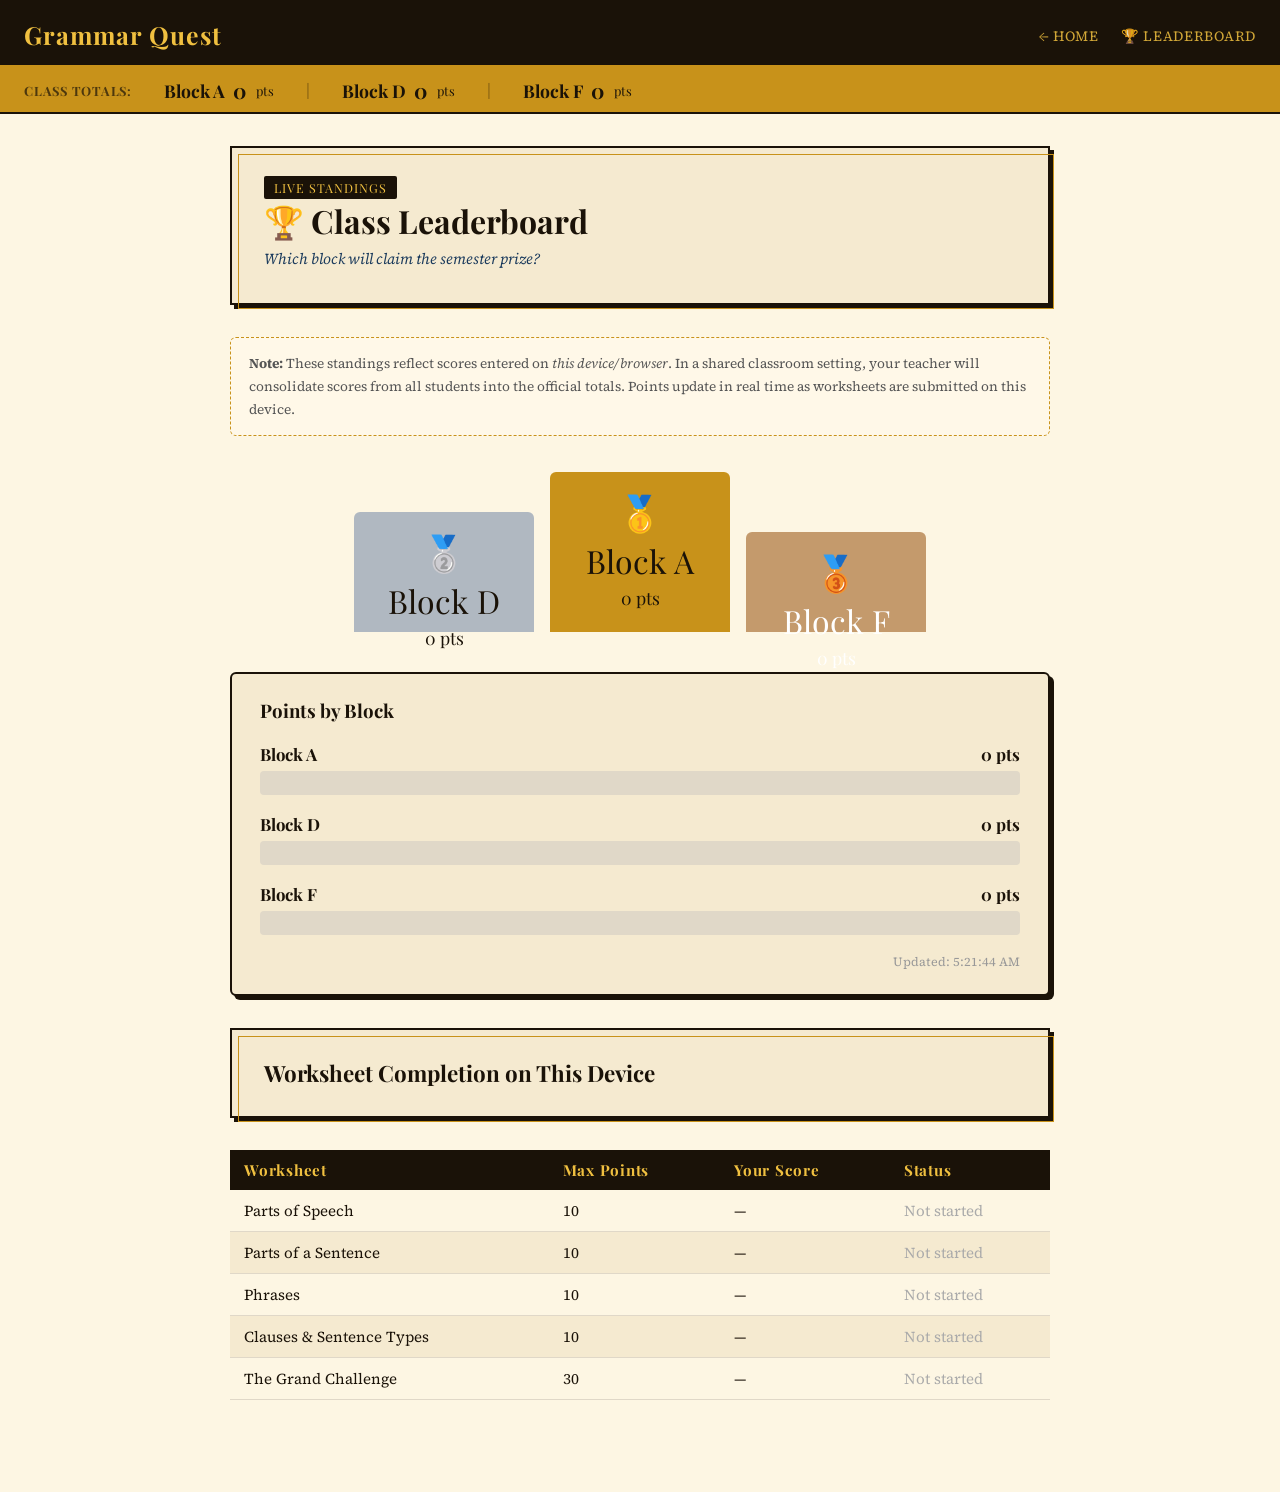
==== leaderboard.html @ f887e7aa "Update leaderboard.html Removed teacher dashboard from navigation" ====
<!DOCTYPE html>
<html lang="en">
<head>
<meta charset="UTF-8">
<meta name="viewport" content="width=device-width, initial-scale=1">
<title>Leaderboard — Grammar Quest</title>
<link rel="stylesheet" href="css/style.css">
<style>
  .podium {
    display: flex;
    justify-content: center;
    align-items: flex-end;
    gap: 16px;
    margin: 36px 0 40px;
    padding: 0 10px;
  }
  .podium-block {
    text-align: center;
    flex: 1;
    max-width: 180px;
    border-radius: 6px 6px 0 0;
    padding: 16px 10px 12px;
    font-family: 'Playfair Display', serif;
    transition: transform 0.2s;
  }
  .podium-block:hover { transform: translateY(-4px); }
  .podium-1 { background: var(--gold); color: var(--ink); height: 160px; order: 2; }
  .podium-2 { background: #b0b8c1; color: var(--ink); height: 120px; order: 1; }
  .podium-3 { background: #c49a6c; color: #fff; height: 100px; order: 3; }
  .podium-label { font-size: 1.8rem; font-weight: 900; }
  .podium-pts { font-size: 1.1rem; margin-top: 4px; }
  .podium-rank { font-size: 2rem; }
  .trophy { font-size: 2.2rem; display: block; margin-bottom: 4px; }

  .block-bar-wrap {
    background: var(--cream);
    border: 2px solid var(--ink);
    border-radius: var(--radius);
    padding: 24px 28px;
    margin-bottom: 32px;
    box-shadow: 4px 4px 0 var(--ink);
  }
  .block-bar-item {
    margin-bottom: 18px;
  }
  .block-bar-label {
    display: flex;
    justify-content: space-between;
    font-family: 'Playfair Display', serif;
    font-weight: 700;
    margin-bottom: 6px;
    font-size: 1.05rem;
  }
  .block-bar-track {
    height: 24px;
    background: #e0d8c8;
    border-radius: 4px;
    overflow: hidden;
  }
  .block-bar-fill {
    height: 100%;
    border-radius: 4px;
    transition: width 1s ease;
  }
  .bar-A { background: linear-gradient(90deg, #1a3a5c, #3a6fa8); }
  .bar-D { background: linear-gradient(90deg, #1a5c2e, #3aaa6e); }
  .bar-F { background: linear-gradient(90deg, #8b2020, #d04040); }

  .note-box {
    background: #fff8e8;
    border: 1.5px dashed var(--gold);
    border-radius: var(--radius);
    padding: 14px 18px;
    font-size: 0.85rem;
    color: #555;
    line-height: 1.7;
    margin-bottom: 24px;
  }
  .last-updated {
    font-size: 0.78rem;
    color: #999;
    text-align: right;
    margin-top: 8px;
  }
</style>
</head>
<body>

<header class="site-header">
  <h1>Grammar Quest</h1>
  <nav>
    <a href="index.html">← Home</a>
    <a href="leaderboard.html">🏆 Leaderboard</a>
  </nav>
</header>
<div class="scoreboard-bar" id="scoreboard-bar"></div>

<div class="page">

  <div class="worksheet-header">
    <span class="badge">Live Standings</span>
    <h2>🏆 Class Leaderboard</h2>
    <p class="subtitle">Which block will claim the semester prize?</p>
  </div>

  <div class="note-box">
    <strong>Note:</strong> These standings reflect scores entered on <em>this device/browser</em>. In a shared classroom setting, your teacher will consolidate scores from all students into the official totals. Points update in real time as worksheets are submitted on this device.
  </div>

  <!-- Podium -->
  <div id="podium" class="podium"></div>

  <!-- Bar chart -->
  <div class="block-bar-wrap">
    <h3 style="font-family:'Playfair Display',serif;margin-bottom:20px">Points by Block</h3>
    <div id="bars"></div>
    <div class="last-updated" id="last-updated"></div>
  </div>

  <!-- Worksheet completion breakdown -->
  <div class="worksheet-header" style="margin-top:0">
    <h2 style="font-size:1.4rem">Worksheet Completion on This Device</h2>
  </div>
  <table class="leaderboard-table" id="completion-table">
    <thead>
      <tr>
        <th>Worksheet</th>
        <th>Max Points</th>
        <th>Your Score</th>
        <th>Status</th>
      </tr>
    </thead>
    <tbody id="completion-body"></tbody>
  </table>

</div>

<script src="js/core.js"></script>
<script>
  GG.renderScoreboardBar();

  const WORKSHEETS = [
    { id: 'parts-of-speech',   label: 'Parts of Speech',             max: 10 },
    { id: 'parts-of-sentence', label: 'Parts of a Sentence',         max: 10 },
    { id: 'phrases',           label: 'Phrases',                     max: 10 },
    { id: 'clauses',           label: 'Clauses & Sentence Types',    max: 10 },
    { id: 'cumulative',        label: 'The Grand Challenge',         max: 30 },
  ];

  function renderPodium(totals) {
    const sorted = Object.entries(totals)
      .sort((a,b) => b[1]-a[1])
      .map(([block, pts], i) => ({ block, pts, rank: i+1 }));

    const colors   = ['podium-1','podium-2','podium-3'];
    const trophies = ['🥇','🥈','🥉'];
    const podium   = document.getElementById('podium');

    podium.innerHTML = sorted.map((s,i) => `
      <div class="podium-block ${colors[i]}">
        <span class="trophy">${trophies[i]}</span>
        <div class="podium-rank">Block ${s.block}</div>
        <div class="podium-pts">${s.pts} pts</div>
      </div>
    `).join('');
  }

  function renderBars(totals) {
    const max = Math.max(...Object.values(totals), 1);
    const barsDiv = document.getElementById('bars');
    barsDiv.innerHTML = ['A','D','F'].map(b => `
      <div class="block-bar-item">
        <div class="block-bar-label">
          <span>Block ${b}</span>
          <span>${totals[b]} pts</span>
        </div>
        <div class="block-bar-track">
          <div class="block-bar-fill bar-${b}" style="width:${(totals[b]/max*100).toFixed(1)}%"></div>
        </div>
      </div>
    `).join('');
    document.getElementById('last-updated').textContent = 'Updated: ' + new Date().toLocaleTimeString();
  }

  function renderCompletion() {
    const scores = GG.getScores();
    const tbody  = document.getElementById('completion-body');
    tbody.innerHTML = WORKSHEETS.map(ws => {
      const sc = scores[ws.id];
      return `<tr>
        <td>${ws.label}</td>
        <td>${ws.max}</td>
        <td>${sc ? sc.points : '—'}</td>
        <td>${sc ? '<span style="color:var(--correct);font-weight:600">✓ Done</span>' : '<span style="color:#aaa">Not started</span>'}</td>
      </tr>`;
    }).join('');
  }

  const totals = GG.getBlockTotals();
  renderPodium(totals);
  renderBars(totals);
  renderCompletion();

  // Auto-refresh every 30s
  setInterval(() => {
    const t = GG.getBlockTotals();
    renderPodium(t);
    renderBars(t);
    renderCompletion();
    GG.renderScoreboardBar();
  }, 30000);
</script>
</body>
</html>
---- css/style.css ----
@import url('https://fonts.googleapis.com/css2?family=Playfair+Display:wght@400;700;900&family=Source+Serif+4:ital,wght@0,300;0,400;0,600;1,400&display=swap');

:root {
  --ink: #1a1208;
  --parchment: #fdf6e3;
  --cream: #f5ead0;
  --gold: #c8921a;
  --gold-light: #f0c040;
  --red: #8b2020;
  --green: #1a5c2e;
  --blue: #1a3a5c;
  --highlight: #ffe066;
  --shadow: rgba(26,18,8,0.18);
  --correct: #1a5c2e;
  --wrong: #8b2020;
  --radius: 6px;
}

*, *::before, *::after { box-sizing: border-box; margin: 0; padding: 0; }

body {
  font-family: 'Source Serif 4', Georgia, serif;
  background: var(--parchment);
  color: var(--ink);
  min-height: 100vh;
  padding: 0 0 60px 0;
}

/* ─── Header ─── */
.site-header {
  background: var(--ink);
  color: var(--gold-light);
  padding: 18px 24px 14px;
  display: flex;
  align-items: center;
  justify-content: space-between;
  border-bottom: 3px solid var(--gold);
}
.site-header h1 {
  font-family: 'Playfair Display', serif;
  font-size: 1.55rem;
  letter-spacing: 0.04em;
}
.site-header nav a {
  color: var(--gold-light);
  text-decoration: none;
  margin-left: 18px;
  font-size: 0.88rem;
  letter-spacing: 0.05em;
  text-transform: uppercase;
  opacity: 0.85;
  transition: opacity 0.2s;
}
.site-header nav a:hover { opacity: 1; text-decoration: underline; }

/* ─── Leaderboard banner ─── */
.scoreboard-bar {
  background: var(--gold);
  color: var(--ink);
  padding: 8px 24px;
  display: flex;
  gap: 32px;
  align-items: center;
  font-family: 'Playfair Display', serif;
  font-weight: 700;
  font-size: 0.95rem;
  border-bottom: 2px solid var(--ink);
  flex-wrap: wrap;
}
.scoreboard-bar .block-score { display: flex; gap: 8px; align-items: center; }
.scoreboard-bar .block-label { font-size: 1.1rem; }
.scoreboard-bar .pts { font-size: 0.8rem; font-weight: 400; margin-left: 2px; }

/* ─── Page wrapper ─── */
.page { max-width: 860px; margin: 0 auto; padding: 32px 20px; }

/* ─── Hero / Worksheet card ─── */
.worksheet-header {
  border: 2px solid var(--ink);
  background: var(--cream);
  padding: 28px 32px 22px;
  margin-bottom: 32px;
  position: relative;
  box-shadow: 4px 4px 0 var(--ink);
}
.worksheet-header::before {
  content: '';
  position: absolute;
  top: 6px; left: 6px; right: -6px; bottom: -6px;
  border: 1.5px solid var(--gold);
  pointer-events: none;
}
.worksheet-header h2 {
  font-family: 'Playfair Display', serif;
  font-size: 2rem;
  color: var(--ink);
  margin-bottom: 6px;
}
.worksheet-header .subtitle {
  font-style: italic;
  color: var(--blue);
  font-size: 0.95rem;
  margin-bottom: 12px;
}
.worksheet-header .meta {
  display: flex; gap: 20px; flex-wrap: wrap;
  font-size: 0.82rem; color: #555; letter-spacing: 0.03em;
}
.badge {
  display: inline-block;
  background: var(--ink);
  color: var(--gold-light);
  font-family: 'Playfair Display', serif;
  font-size: 0.78rem;
  padding: 3px 10px;
  border-radius: 2px;
  letter-spacing: 0.08em;
  text-transform: uppercase;
}

/* ─── Student ID section ─── */
.student-id-section {
  background: #fff8e8;
  border: 1.5px solid var(--gold);
  padding: 18px 24px;
  margin-bottom: 28px;
  border-radius: var(--radius);
  display: flex;
  gap: 20px;
  flex-wrap: wrap;
  align-items: flex-end;
}
.student-id-section label {
  font-size: 0.85rem;
  font-weight: 600;
  letter-spacing: 0.04em;
  text-transform: uppercase;
  display: block;
  margin-bottom: 5px;
}
.student-id-section select,
.student-id-section input {
  font-family: 'Source Serif 4', serif;
  font-size: 0.95rem;
  border: 1.5px solid #bbb;
  padding: 6px 10px;
  border-radius: 4px;
  background: #fff;
  outline: none;
}
.student-id-section select:focus,
.student-id-section input:focus {
  border-color: var(--gold);
}
.student-id-section .field { flex: 1; min-width: 140px; }

/* ─── Instructions ─── */
.instructions {
  background: var(--blue);
  color: #e8f0ff;
  border-radius: var(--radius);
  padding: 14px 20px;
  font-size: 0.88rem;
  line-height: 1.7;
  margin-bottom: 28px;
}
.instructions strong { color: var(--gold-light); }

/* ─── Questions ─── */
.question-block {
  background: #fff;
  border: 1px solid #ddd;
  border-left: 4px solid var(--gold);
  border-radius: var(--radius);
  padding: 18px 20px;
  margin-bottom: 16px;
  transition: border-color 0.2s, box-shadow 0.2s;
}
.question-block.answered-correct {
  border-left-color: var(--correct);
  background: #f3fbf5;
}
.question-block.answered-wrong {
  border-left-color: var(--wrong);
  background: #fdf5f5;
}
.question-num {
  font-family: 'Playfair Display', serif;
  font-size: 0.78rem;
  font-weight: 700;
  color: var(--gold);
  letter-spacing: 0.1em;
  text-transform: uppercase;
  margin-bottom: 6px;
}
.question-text {
  font-size: 1.05rem;
  line-height: 1.75;
  margin-bottom: 12px;
}
.question-text mark {
  background: var(--highlight);
  padding: 1px 3px;
  border-radius: 2px;
  font-weight: 600;
}
.question-text strong {
  text-decoration: underline;
  text-decoration-color: var(--red);
  text-underline-offset: 3px;
}
.question-text em.phrase-mark {
  font-style: normal;
  border-bottom: 2px dashed var(--blue);
}

/* ─── Answer choices ─── */
.choices {
  display: flex;
  flex-direction: column;
  gap: 7px;
}
.choice-btn {
  font-family: 'Source Serif 4', serif;
  font-size: 0.92rem;
  text-align: left;
  background: var(--parchment);
  border: 1.5px solid #ccc;
  border-radius: 4px;
  padding: 8px 14px;
  cursor: pointer;
  transition: all 0.15s;
  display: flex;
  align-items: center;
  gap: 10px;
}
.choice-btn:hover:not(:disabled) {
  border-color: var(--gold);
  background: #fff8e0;
}
.choice-btn.selected { border-color: var(--gold); background: #fff8e0; font-weight: 600; }
.choice-btn.correct  { border-color: var(--correct); background: #e6f7ec; color: var(--correct); }
.choice-btn.wrong    { border-color: var(--wrong); background: #fde8e8; color: var(--wrong); }
.choice-btn:disabled { cursor: default; }
.choice-letter {
  font-family: 'Playfair Display', serif;
  font-weight: 700;
  width: 22px;
  height: 22px;
  border-radius: 50%;
  background: #ddd;
  display: flex;
  align-items: center;
  justify-content: center;
  font-size: 0.78rem;
  flex-shrink: 0;
}
.choice-btn.correct .choice-letter { background: var(--correct); color: #fff; }
.choice-btn.wrong   .choice-letter { background: var(--wrong); color: #fff; }

/* ─── Feedback ─── */
.feedback {
  margin-top: 10px;
  font-size: 0.85rem;
  line-height: 1.6;
  padding: 8px 12px;
  border-radius: 4px;
  display: none;
}
.feedback.show { display: block; }
.feedback.correct-fb { background: #e6f7ec; color: var(--correct); border-left: 3px solid var(--correct); }
.feedback.wrong-fb   { background: #fde8e8; color: var(--wrong); border-left: 3px solid var(--wrong); }

/* ─── Progress & Submit ─── */
.progress-bar-wrap {
  background: #e0d8c8;
  border-radius: 20px;
  height: 10px;
  margin-bottom: 8px;
  overflow: hidden;
}
.progress-bar-fill {
  height: 100%;
  background: linear-gradient(90deg, var(--gold), var(--gold-light));
  border-radius: 20px;
  transition: width 0.4s ease;
}
.progress-text {
  font-size: 0.82rem;
  color: #777;
  margin-bottom: 24px;
}

.submit-btn {
  font-family: 'Playfair Display', serif;
  font-size: 1.05rem;
  font-weight: 700;
  background: var(--ink);
  color: var(--gold-light);
  border: 2px solid var(--ink);
  padding: 12px 36px;
  cursor: pointer;
  letter-spacing: 0.06em;
  text-transform: uppercase;
  border-radius: 4px;
  transition: all 0.2s;
  box-shadow: 3px 3px 0 var(--gold);
}
.submit-btn:hover:not(:disabled) {
  background: var(--gold);
  color: var(--ink);
  box-shadow: none;
  transform: translate(2px, 2px);
}
.submit-btn:disabled { opacity: 0.5; cursor: default; }

/* ─── Results panel ─── */
.results-panel {
  display: none;
  background: var(--ink);
  color: var(--gold-light);
  border-radius: var(--radius);
  padding: 30px 28px;
  margin-top: 30px;
  text-align: center;
  box-shadow: 5px 5px 0 var(--gold);
}
.results-panel.show { display: block; }
.results-panel h3 {
  font-family: 'Playfair Display', serif;
  font-size: 1.8rem;
  margin-bottom: 8px;
}
.results-panel .score-big {
  font-family: 'Playfair Display', serif;
  font-size: 3.5rem;
  font-weight: 900;
  color: var(--gold-light);
  line-height: 1;
  margin: 12px 0;
}
.results-panel .score-sub { font-size: 0.95rem; opacity: 0.8; margin-bottom: 20px; }
.results-panel .saved-msg {
  background: rgba(255,255,255,0.1);
  padding: 10px 16px;
  border-radius: 4px;
  font-size: 0.88rem;
  margin-top: 14px;
}

/* ─── Index page grid ─── */
.worksheet-grid {
  display: grid;
  grid-template-columns: repeat(auto-fill, minmax(260px, 1fr));
  gap: 22px;
  margin-top: 28px;
}
.ws-card {
  background: #fff;
  border: 2px solid var(--ink);
  border-radius: var(--radius);
  padding: 22px 20px;
  text-decoration: none;
  color: var(--ink);
  display: block;
  transition: all 0.18s;
  box-shadow: 4px 4px 0 var(--ink);
  position: relative;
}
.ws-card:hover {
  transform: translate(-2px, -2px);
  box-shadow: 6px 6px 0 var(--gold);
}
.ws-card .card-pts {
  position: absolute;
  top: 14px; right: 14px;
  background: var(--gold);
  color: var(--ink);
  font-family: 'Playfair Display', serif;
  font-weight: 700;
  font-size: 0.82rem;
  padding: 3px 9px;
  border-radius: 12px;
}
.ws-card h3 {
  font-family: 'Playfair Display', serif;
  font-size: 1.15rem;
  margin-bottom: 6px;
  padding-right: 56px;
}
.ws-card p {
  font-size: 0.84rem;
  color: #555;
  line-height: 1.55;
}
.ws-card .card-status {
  margin-top: 12px;
  font-size: 0.8rem;
  font-weight: 600;
  letter-spacing: 0.04em;
  text-transform: uppercase;
}
.ws-card .card-status.done { color: var(--correct); }
.ws-card .card-status.pending { color: #999; }

/* ─── Leaderboard page ─── */
.leaderboard-table {
  width: 100%;
  border-collapse: collapse;
  margin-top: 20px;
  font-size: 0.95rem;
}
.leaderboard-table th {
  background: var(--ink);
  color: var(--gold-light);
  font-family: 'Playfair Display', serif;
  font-weight: 700;
  padding: 10px 14px;
  text-align: left;
  letter-spacing: 0.05em;
}
.leaderboard-table td {
  padding: 10px 14px;
  border-bottom: 1px solid #e0d8c8;
}
.leaderboard-table tr:nth-child(even) td { background: var(--cream); }
.leaderboard-table tr:hover td { background: #fff8e0; }
.rank-1 td { font-weight: 700; color: var(--gold); }

/* ─── Responsive ─── */
@media (max-width: 600px) {
  .site-header { flex-direction: column; align-items: flex-start; gap: 8px; }
  .worksheet-header { padding: 20px 16px; }
  .worksheet-header h2 { font-size: 1.4rem; }
  .page { padding: 20px 12px; }
  .student-id-section { flex-direction: column; }
}
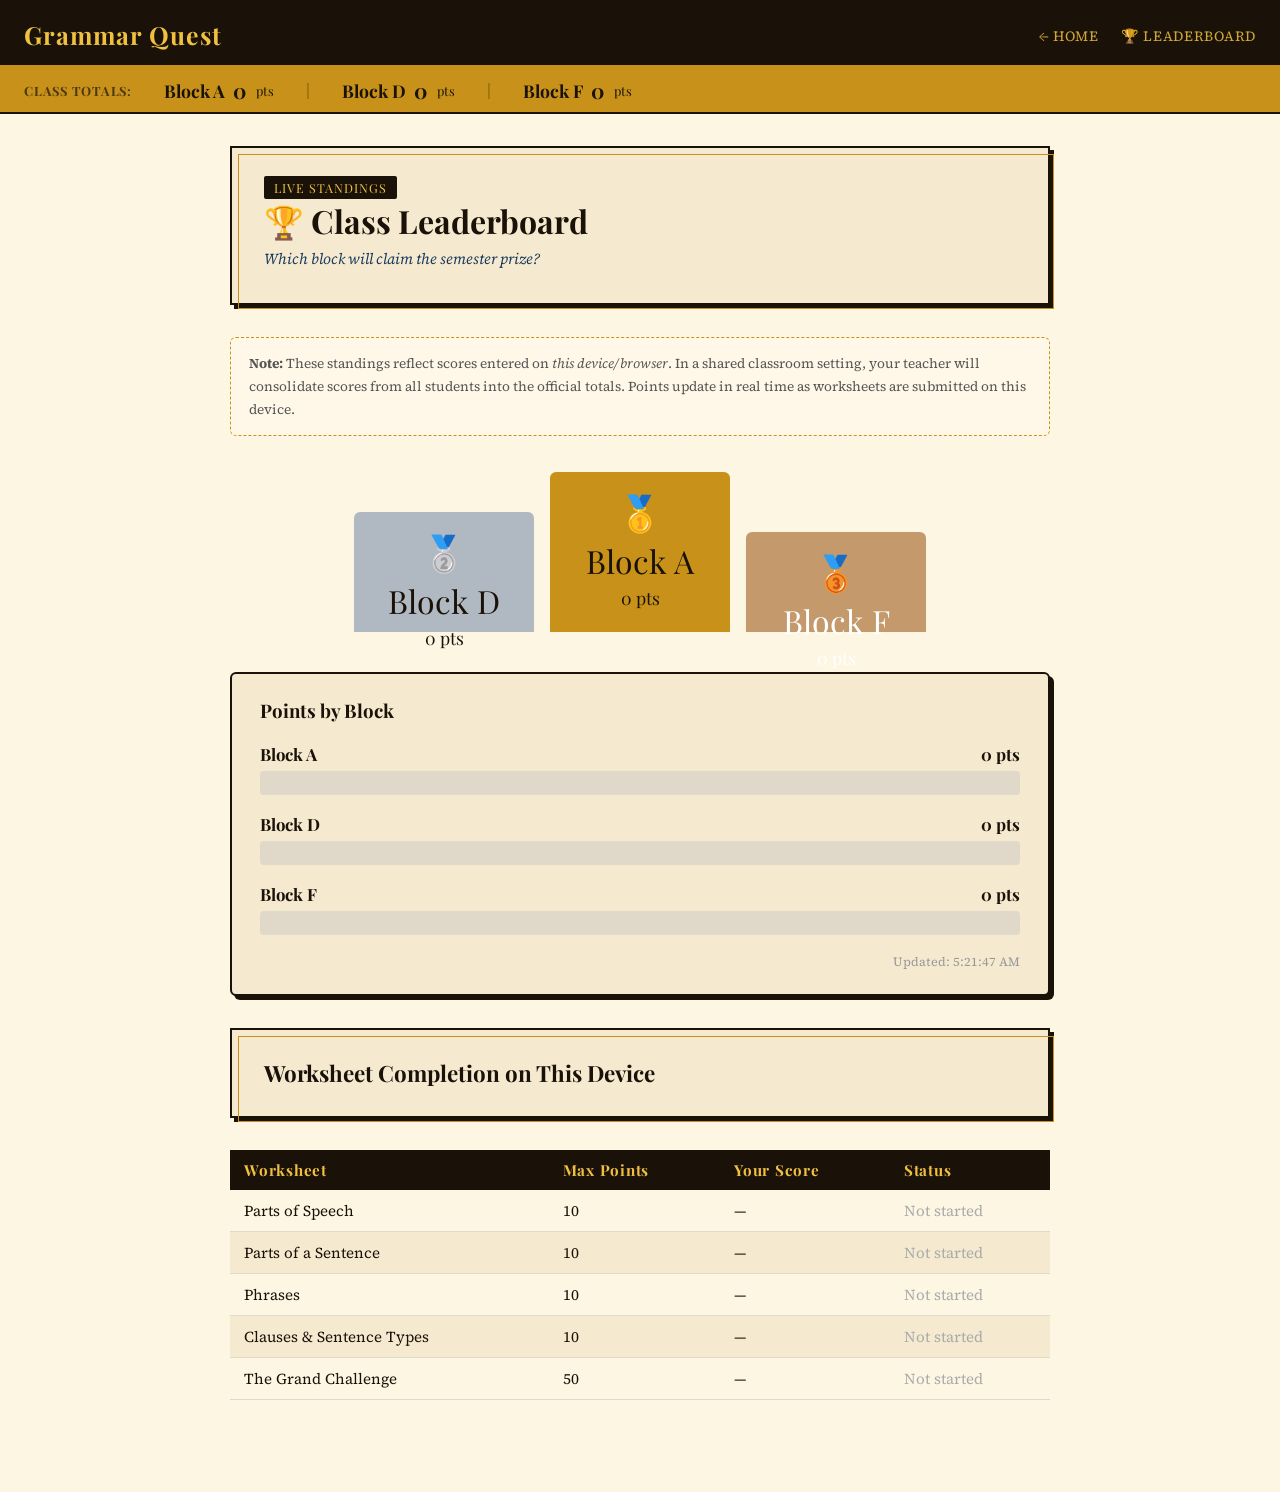
==== commit 3815a5a2: "Update leaderboard.html updated point value" ====
--- a/leaderboard.html
+++ b/leaderboard.html
@@ -144,7 +144,7 @@
     { id: 'parts-of-sentence', label: 'Parts of a Sentence',         max: 10 },
     { id: 'phrases',           label: 'Phrases',                     max: 10 },
     { id: 'clauses',           label: 'Clauses & Sentence Types',    max: 10 },
-    { id: 'cumulative',        label: 'The Grand Challenge',         max: 30 },
+    { id: 'cumulative',        label: 'The Grand Challenge',         max: 50 },
   ];
 
   function renderPodium(totals) {
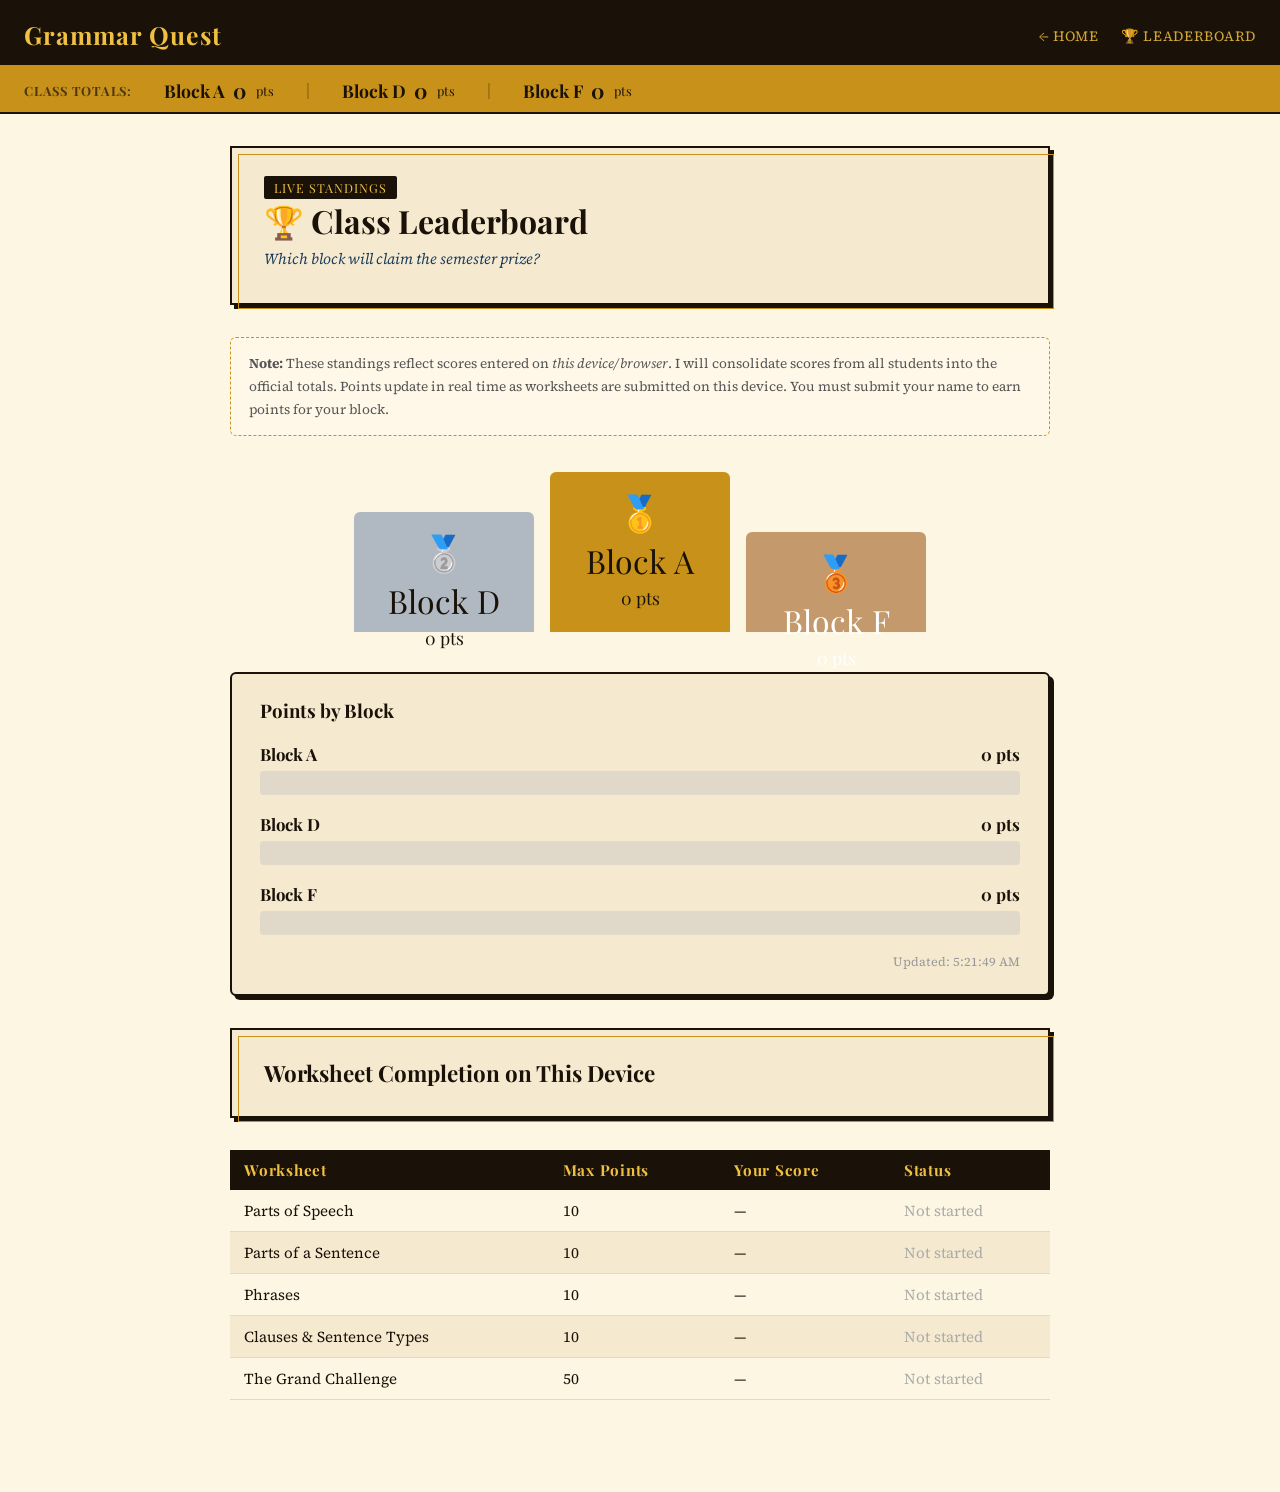
==== commit 20bb4d21: "Update leaderboard.html changed description" ====
--- a/leaderboard.html
+++ b/leaderboard.html
@@ -104,7 +104,7 @@
   </div>
 
   <div class="note-box">
-    <strong>Note:</strong> These standings reflect scores entered on <em>this device/browser</em>. In a shared classroom setting, your teacher will consolidate scores from all students into the official totals. Points update in real time as worksheets are submitted on this device.
+    <strong>Note:</strong> These standings reflect scores entered on <em>this device/browser</em>. I will consolidate scores from all students into the official totals. Points update in real time as worksheets are submitted on this device. You must submit your name to earn points for your block.
   </div>
 
   <!-- Podium -->
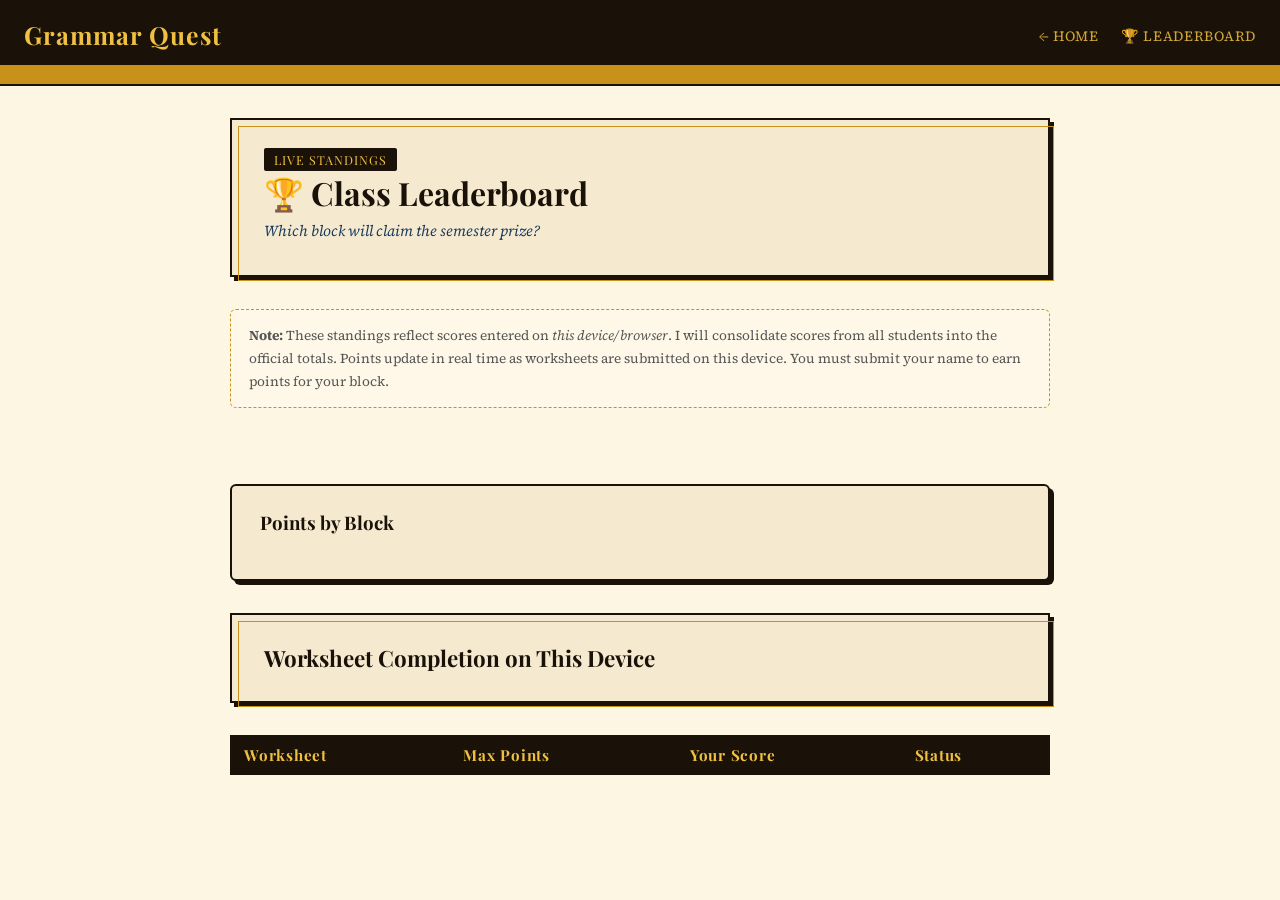
==== commit 3ee41989: "Update leaderboard.html add livetracking" ====
--- a/leaderboard.html
+++ b/leaderboard.html
@@ -204,9 +204,21 @@
   // Auto-refresh every 30s
   setInterval(() => {
     const t = GG.getBlockTotals();
-    renderPodium(t);
-    renderBars(t);
-    renderCompletion();
+   // Try live Google Sheet first, fall back to localStorage
+GG.fetchLiveTotals().then(totals => {
+  renderPodium(totals);
+  renderBars(totals);
+});
+renderCompletion();
+
+// Auto-refresh every 60 seconds
+setInterval(() => {
+  GG.fetchLiveTotals().then(totals => {
+    renderPodium(totals);
+    renderBars(totals);
+    GG.renderScoreboardBar();
+  });
+}, 60000);
     GG.renderScoreboardBar();
   }, 30000);
 </script>
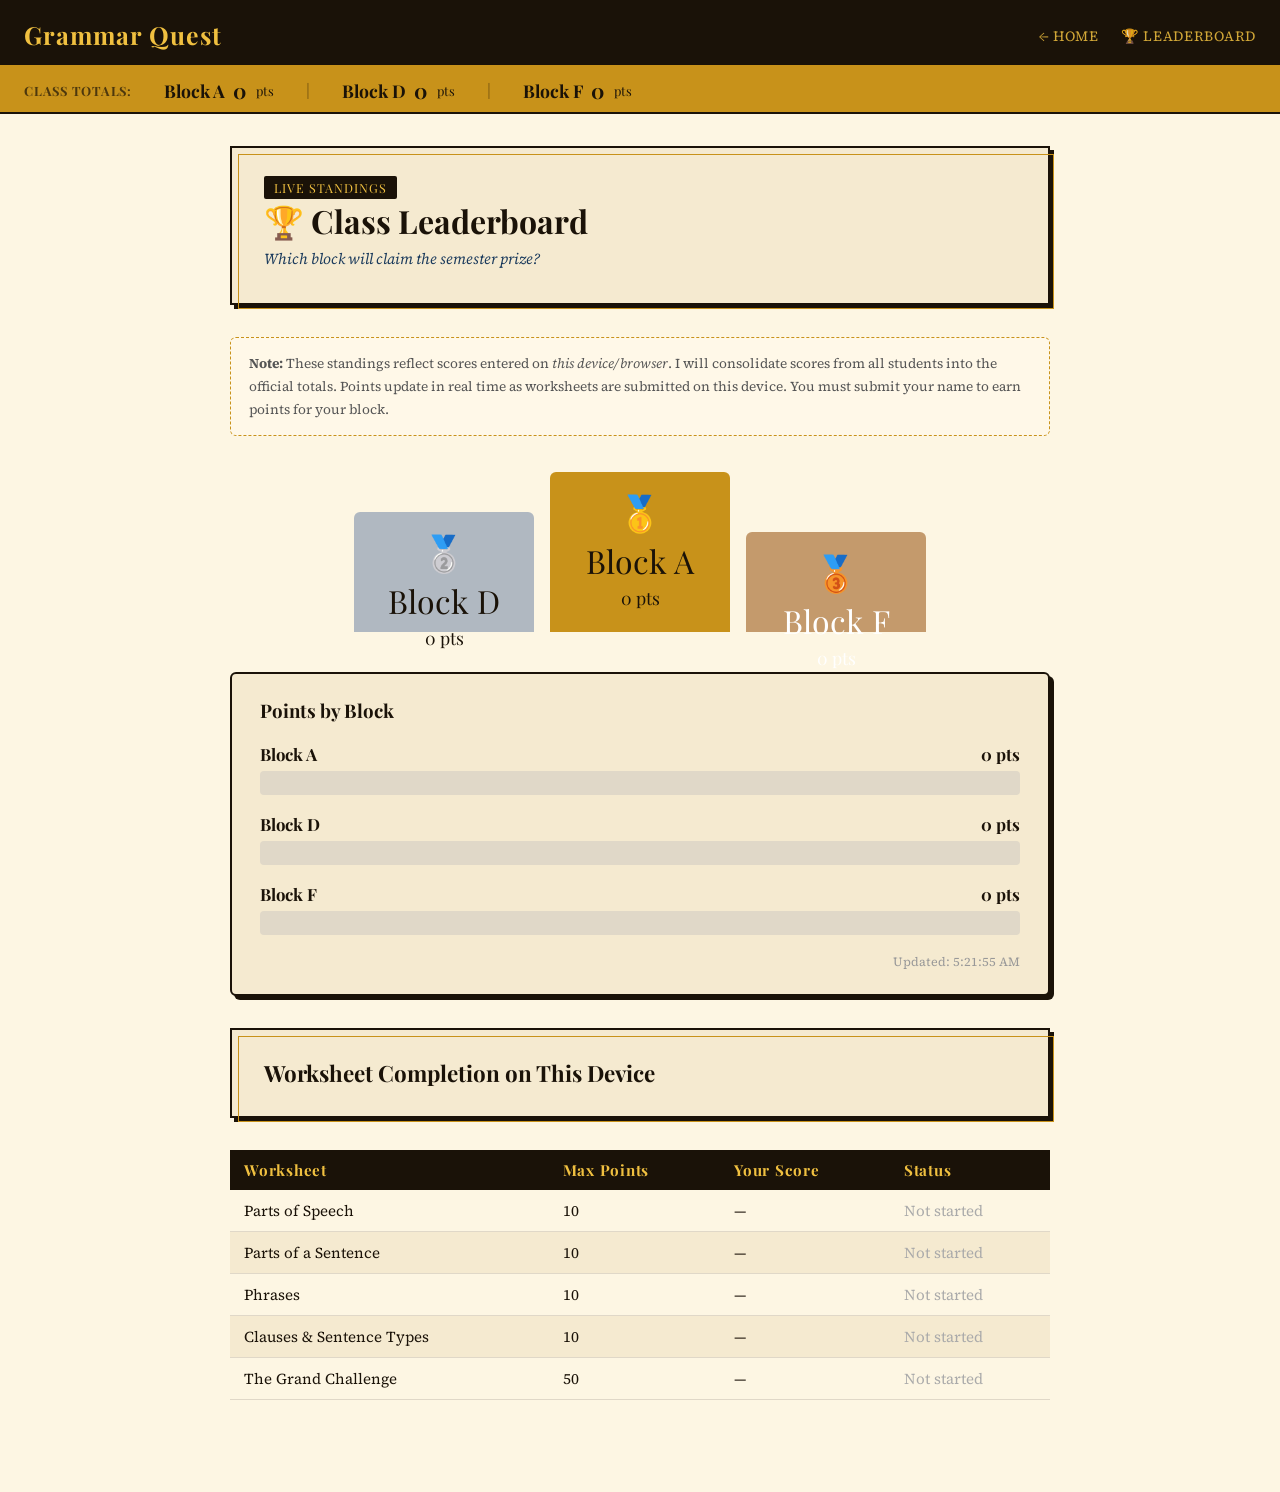
==== commit fa8fda1c: "Update leaderboard.html update" ====
--- a/leaderboard.html
+++ b/leaderboard.html
@@ -196,31 +196,20 @@
     }).join('');
   }
 
-  const totals = GG.getBlockTotals();
-  renderPodium(totals);
-  renderBars(totals);
-  renderCompletion();
-
-  // Auto-refresh every 30s
-  setInterval(() => {
-    const t = GG.getBlockTotals();
-   // Try live Google Sheet first, fall back to localStorage
-GG.fetchLiveTotals().then(totals => {
-  renderPodium(totals);
-  renderBars(totals);
-});
-renderCompletion();
-
-// Auto-refresh every 60 seconds
-setInterval(() => {
-  GG.fetchLiveTotals().then(totals => {
-    renderPodium(totals);
-    renderBars(totals);
-    GG.renderScoreboardBar();
-  });
-}, 60000);
-    GG.renderScoreboardBar();
-  }, 30000);
+  // ── Load live totals from Google Sheet ──
+  function loadAndRender() {
+    GG.fetchLiveTotals().then(totals => {
+      renderPodium(totals);
+      renderBars(totals);
+    });
+    renderCompletion();
+  }
+
+  // Run on page load
+  loadAndRender();
+
+  // Auto-refresh every 30 seconds
+  setInterval(loadAndRender, 30000);
 </script>
 </body>
 </html>
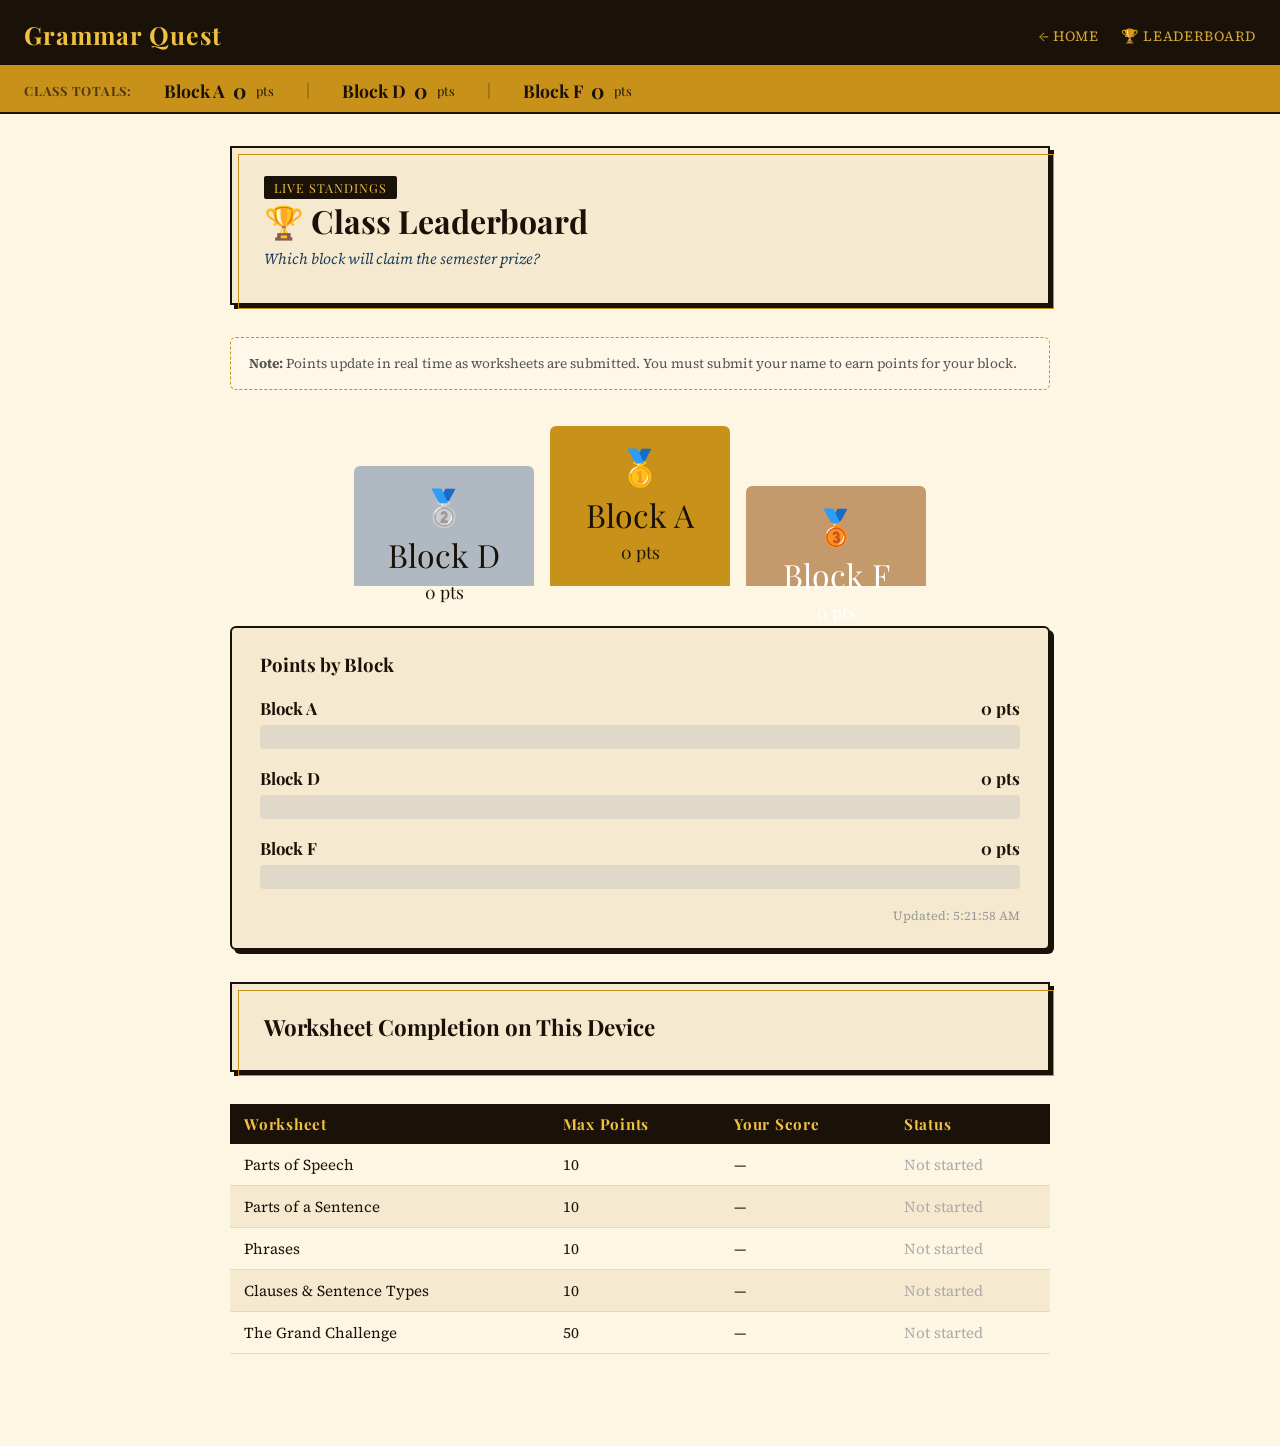
==== commit 1b48e141: "Update leaderboard.html" ====
--- a/leaderboard.html
+++ b/leaderboard.html
@@ -104,7 +104,7 @@
   </div>
 
   <div class="note-box">
-    <strong>Note:</strong> These standings reflect scores entered on <em>this device/browser</em>. I will consolidate scores from all students into the official totals. Points update in real time as worksheets are submitted on this device. You must submit your name to earn points for your block.
+    <strong>Note:</strong> Points update in real time as worksheets are submitted. You must submit your name to earn points for your block.
   </div>
 
   <!-- Podium -->
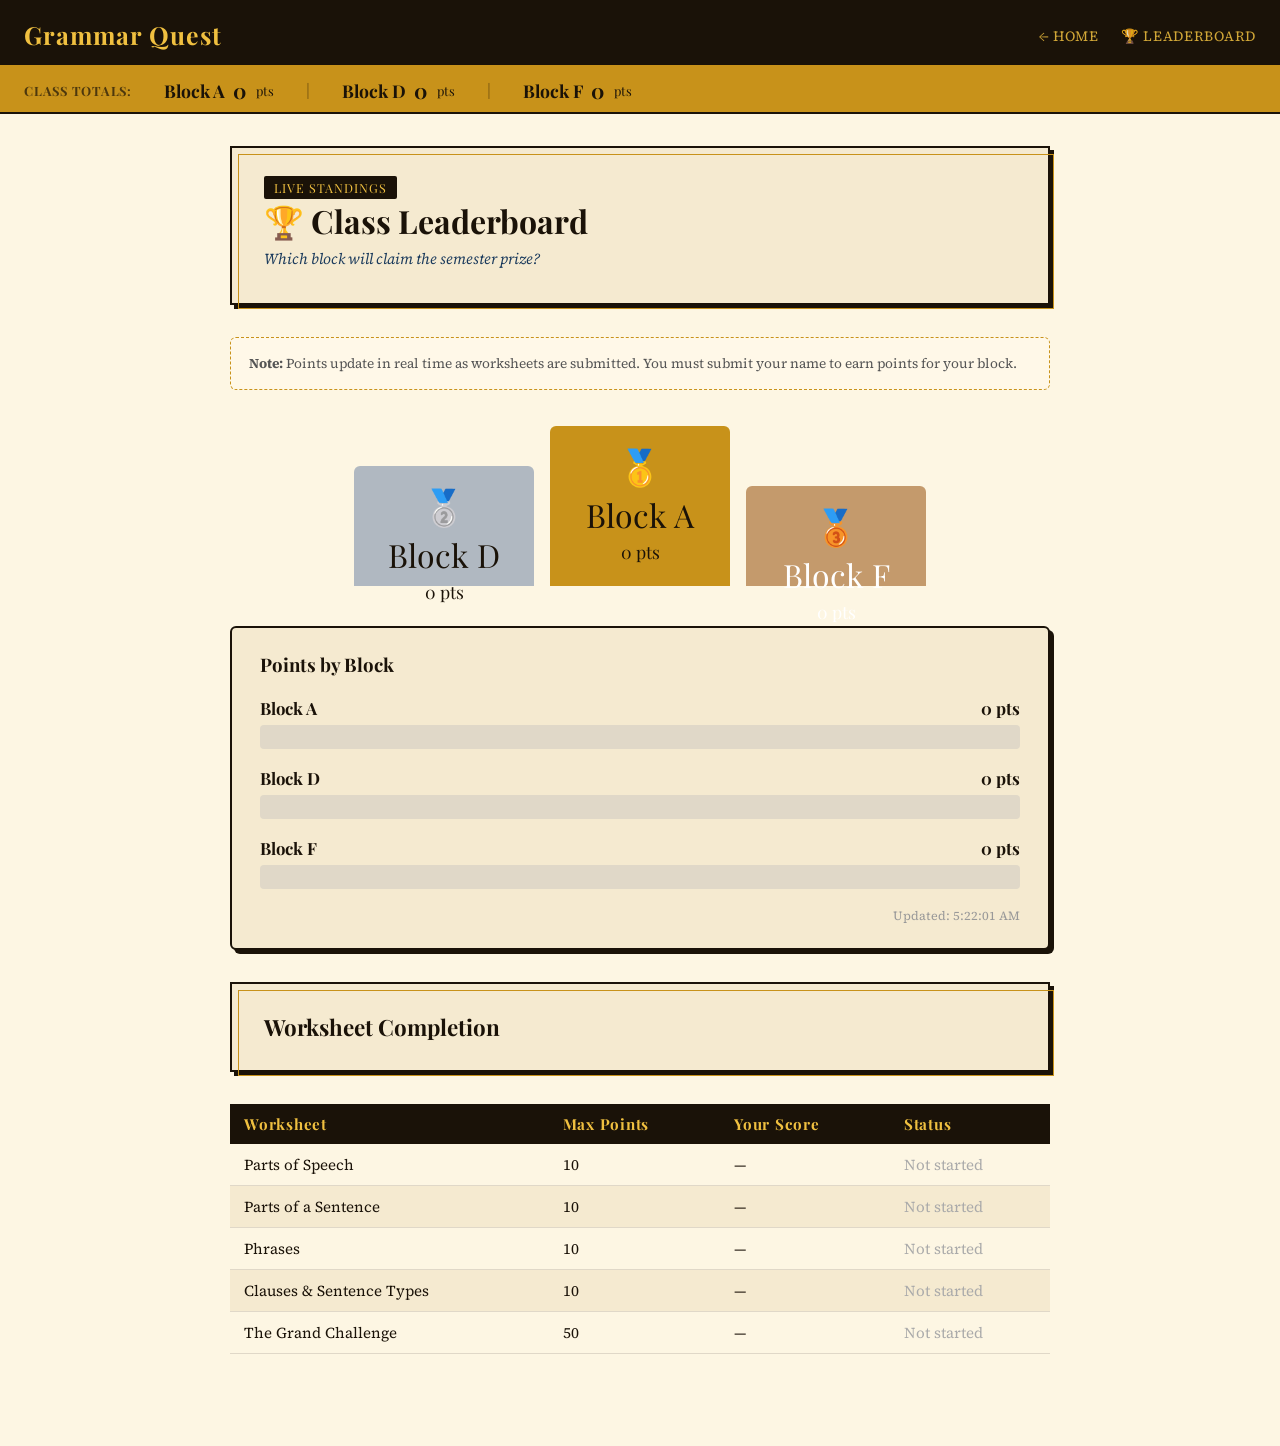
==== commit 53369086: "Update leaderboard.html" ====
--- a/leaderboard.html
+++ b/leaderboard.html
@@ -119,7 +119,7 @@
 
   <!-- Worksheet completion breakdown -->
   <div class="worksheet-header" style="margin-top:0">
-    <h2 style="font-size:1.4rem">Worksheet Completion on This Device</h2>
+    <h2 style="font-size:1.4rem">Worksheet Completion</h2>
   </div>
   <table class="leaderboard-table" id="completion-table">
     <thead>
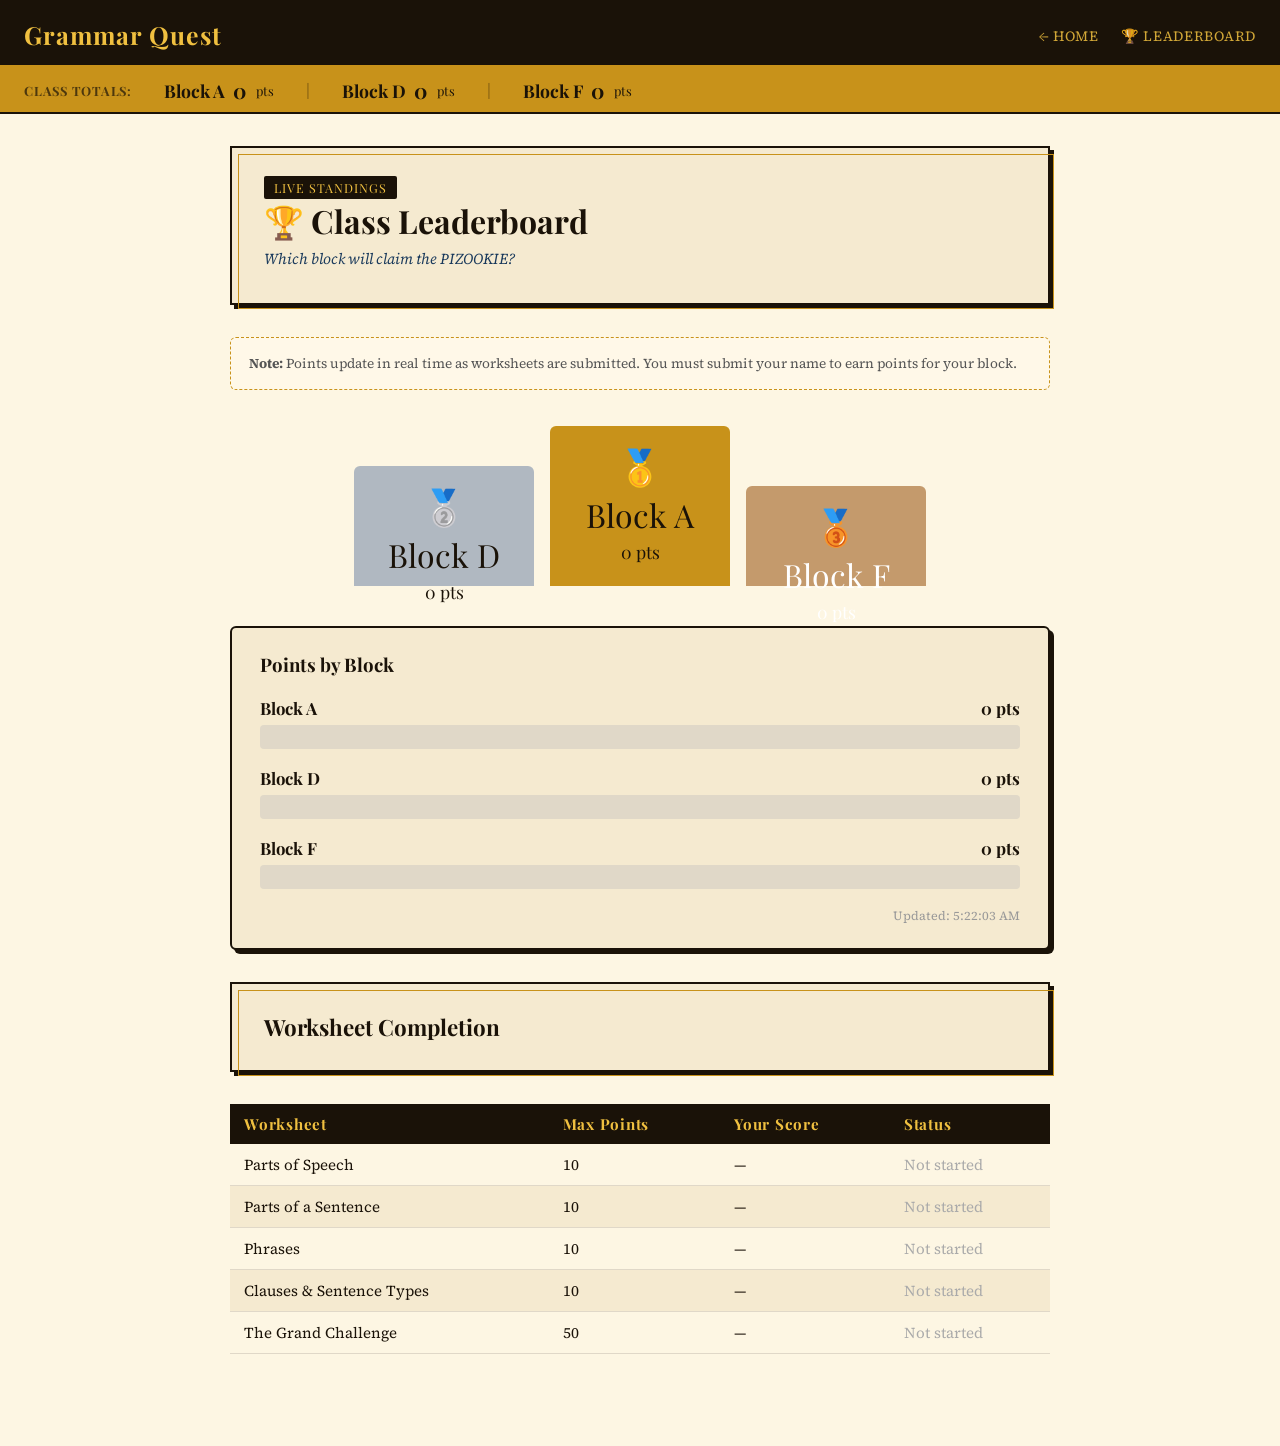
==== commit d5ae5434: "Update leaderboard.html" ====
--- a/leaderboard.html
+++ b/leaderboard.html
@@ -100,7 +100,7 @@
   <div class="worksheet-header">
     <span class="badge">Live Standings</span>
     <h2>🏆 Class Leaderboard</h2>
-    <p class="subtitle">Which block will claim the semester prize?</p>
+    <p class="subtitle">Which block will claim the PIZOOKIE?</p>
   </div>
 
   <div class="note-box">
